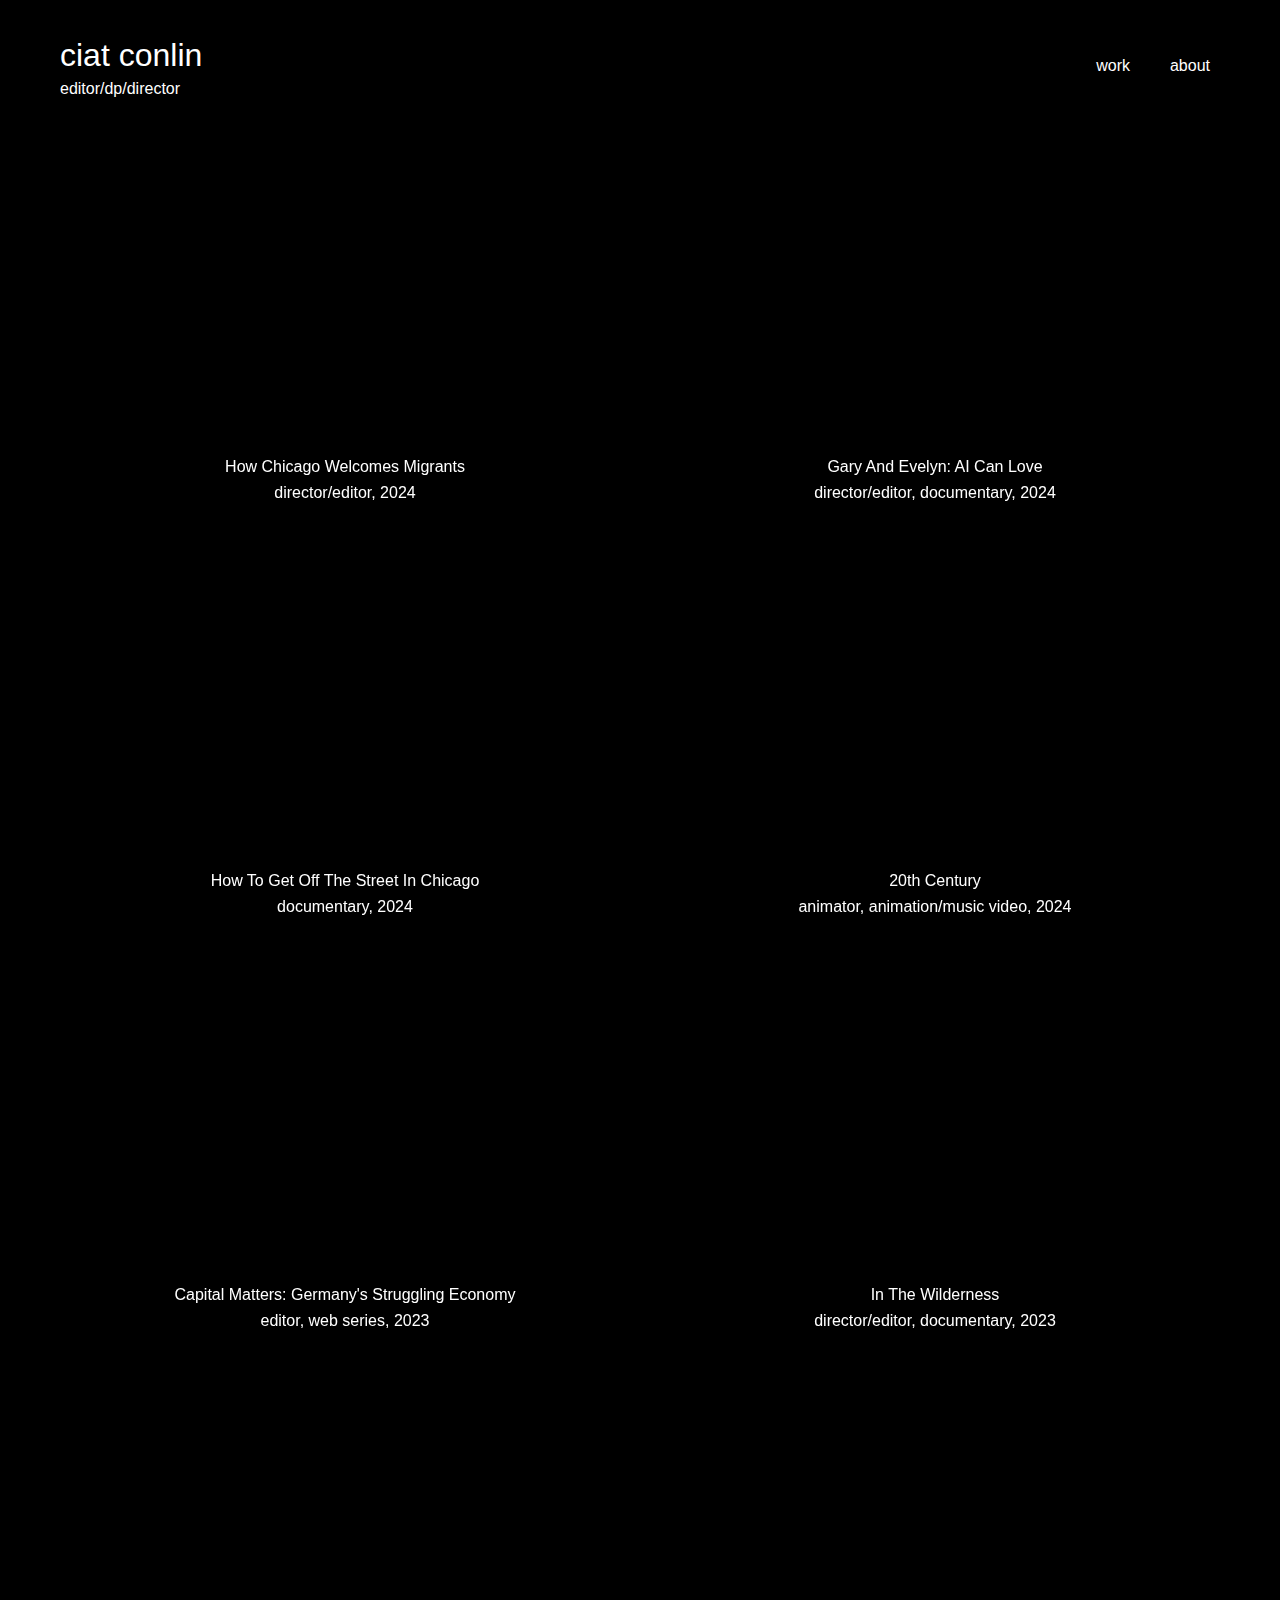
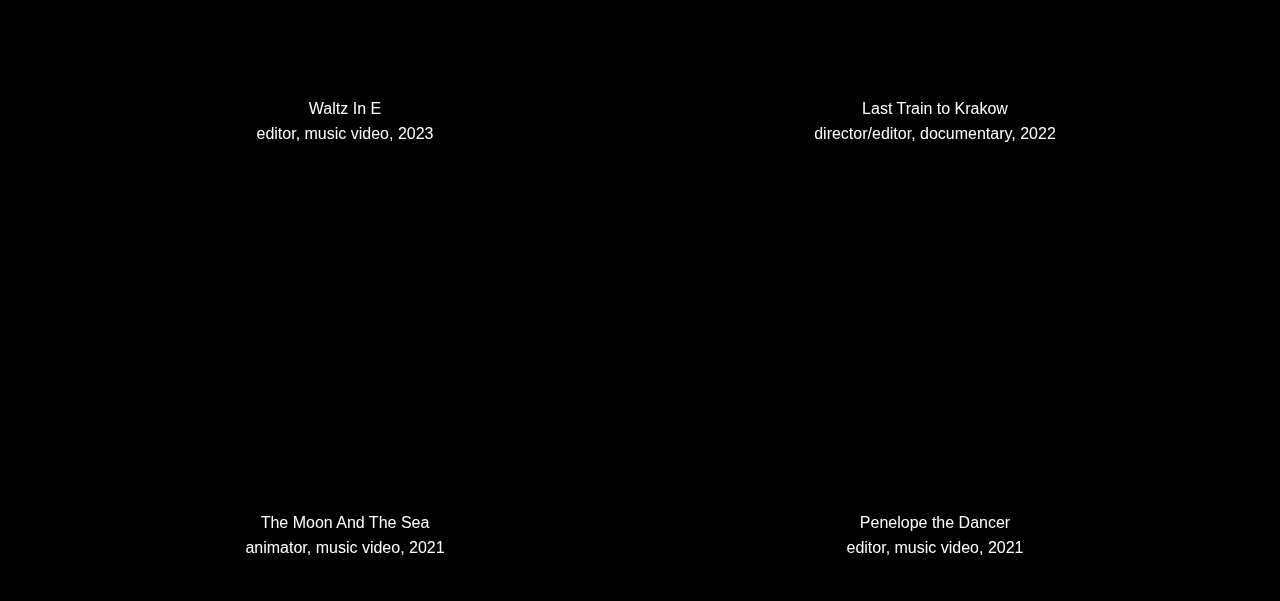
==== index.html @ 1d5c0d6b "added cname records" ====
<!DOCTYPE html>
<html lang="en">
<head>
    <meta charset="UTF-8">
    <meta name="viewport" content="width=device-width, initial-scale=1.0">
    <title>ciat conlin</title>
    <link rel="stylesheet" href="css/styles.css">

    <!-- Preload Thumbnails -->
    <link rel="preload" href="https://img.youtube.com/vi/Gcvu9C3s32s/hqdefault.jpg" as="image">
    <link rel="preload" href="https://img.youtube.com/vi/N9YuRZukw6U/hqdefault.jpg" as="image">
    <link rel="preload" href="https://img.youtube.com/vi/psIVW2BdsZE/hqdefault.jpg" as="image">
    <link rel="preload" href="https://img.youtube.com/vi/_CefdYWAIUk/hqdefault.jpg" as="image">
    <link rel="preload" href="https://img.youtube.com/vi/L-Rm2ttZecg/hqdefault.jpg" as="image">
    <link rel="preload" href="https://img.youtube.com/vi/cYma7Z002uc/hqdefault.jpg" as="image">
    <link rel="preload" href="https://img.youtube.com/vi/jNZNV64zNKE/hqdefault.jpg" as="image">
    <link rel="preload" href="https://img.youtube.com/vi/X3hdoHYtEKQ/hqdefault.jpg" as="image">

</head>
<body>
    <div class="container">
        <!-- Header Section -->
        <header class="header-container">
            <div class="header-group">
                <div class="header">ciat conlin</div>
                <div class="subtext">editor/dp/director</div>
            </div>
            <nav>
                <a href="index.html">work</a>
                <a href="about.html">about</a>
            </nav>
        </header>

        <main class="video-container">
            <!-- First Video -->
            <div class="video-section">
                <div class="video__youtube" data-youtube>
                    <iframe width="560" height="315" src="https://www.youtube.com/embed/N9YuRZukw6U?si=z5cnokJ7zczsUI8Q" loading="lazy" frameborder="0" allow="accelerometer; autoplay; clipboard-write; encrypted-media; gyroscope; picture-in-picture; web-share" allowfullscreen></iframe>
                </div>
                <div class="video-title">How Chicago Welcomes Migrants</div>
                <div class="video-subtext">director/editor, 2024</div>
            </div>

            <!-- Second Video -->
            <div class="video-section">
                <div class="video__youtube" data-youtube>
                    <iframe width="560" height="315" src="https://www.youtube.com/embed/Z2PdfdFlfvw?si=qjGKNFZa6GmhcNAu" loading="lazy" frameborder="0" allow="accelerometer; autoplay; clipboard-write; encrypted-media; gyroscope; picture-in-picture; web-share" allowfullscreen></iframe>
                </div>
                <div class="video-title">Gary And Evelyn: AI Can Love</div>
                <div class="video-subtext">director/editor, documentary, 2024</div>
            </div>

            <!-- Third Video -->
            <div class="video-section">
                <div class="video__youtube" data-youtube>
                    <iframe width="560" height="315" src="https://www.youtube.com/embed/jNZNV64zNKE?si=Hn1V4HJlushn36Yd" frameborder="0" allow="accelerometer; autoplay; clipboard-write; encrypted-media; gyroscope; picture-in-picture; web-share" allowfullscreen></iframe>
                </div>
                <div class="video-title">How To Get Off The Street In Chicago</div>
                <div class="video-subtext">documentary, 2024</div>
            </div>
           
            <!-- Fourth Video -->
            <div class="video-section">
                <div class="video__youtube" data-youtube>
                    <iframe width="560" height="315" src="https://www.youtube.com/embed/_CefdYWAIUk?feature=share" loazing="lazy" frameborder="0" allow="accelerometer; autoplay; clipboard-write; encrypted-media; gyroscope; picture-in-picture; web-share" allowfullscreen></iframe>
                </div>
                <div class="video-title">20th Century</div>
                <div class="video-subtext">animator, animation/music video, 2024</div>
            </div>

            <!-- Fifth Video -->
            <div class="video-section">
                <div class="video__youtube" data-youtube>
                    <iframe width="560" height="315" src="https://www.youtube.com/embed/psIVW2BdsZE?si=1lQi05x53kZ2i6hN" loading="lazy" frameborder="0" allow="accelerometer; autoplay; clipboard-write; encrypted-media; gyroscope; picture-in-picture; web-share" allowfullscreen></iframe>
                </div>
                <div class="video-title">Capital Matters: Germany's Struggling Economy</div>
                <div class="video-subtext">editor, web series, 2023</div>
            </div>
           
            <!-- Sixth Video -->
            <div class="video-section">
                <div class="video__youtube" data-youtube>
                    <iframe width="560" height="315" src="https://www.youtube.com/embed/_CefdYWAIUk?feature=share" loading="lazy" frameborder="0" allow="accelerometer; autoplay; clipboard-write; encrypted-media; gyroscope; picture-in-picture; web-share" allowfullscreen></iframe>
                </div>
                <div class="video-title">In The Wilderness</div>
                <div class="video-subtext">director/editor, documentary, 2023</div>
            </div>

            <!-- Seventh Video -->
            <div class="video-section">
                <div class="video__youtube" data-youtube>
                    <iframe width="560" height="315" src="https://www.youtube.com/embed/L-Rm2ttZecg?si=7v7R4AdCh1E07Jjm" loading="lazy" frameborder="0" allow="accelerometer; autoplay; clipboard-write; encrypted-media; gyroscope; picture-in-picture; web-share" allowfullscreen></iframe>
                </div>
                <div class="video-title">Waltz In E</div>
                <div class="video-subtext">editor, music video, 2023</div>
            </div>

            <!-- Eighth Video -->
            <div class="video-section">
                <div class="video__youtube" data-youtube>
                    <iframe width="560" height="315" src="https://www.youtube.com/embed/Gcvu9C3s32s?si=Jinz47m5LWiQgZDA" loading="lazy" frameborder="0" allow="accelerometer; autoplay; clipboard-write; encrypted-media; gyroscope; picture-in-picture; web-share" allowfullscreen></iframe>
                </div>
                <div class="video-title">Last Train to Krakow</div>
                <div class="video-subtext">director/editor, documentary, 2022</div>
            </div>


            <!-- Ninth Video -->
            <div class="video-section">
                <div class="video__youtube" data-youtube>
                    <iframe width="560" height="315" src="https://www.youtube.com/embed/cYma7Z002uc?si=uGhm9HBCBng3jjsW" loading="lazy" frameborder="0" allow="accelerometer; autoplay; clipboard-write; encrypted-media; gyroscope; picture-in-picture; web-share" allowfullscreen></iframe>
                </div>
                <div class="video-title">The Moon And The Sea</div>
                <div class="video-subtext">animator, music video, 2021</div>
            </div>

            <!-- Tenth Video -->
            <div class="video-section">
                <div class="video__youtube" data-youtube>
                    <iframe width="560" height="315" src="https://www.youtube.com/embed/FQd_I_ZoHmU?si=mzDKOqn7jnW1s8yM" frameborder="0" allow="accelerometer; autoplay; clipboard-write; encrypted-media; gyroscope; picture-in-picture; web-share" allowfullscreen></iframe>
                </div>
                <div class="video-title">Penelope the Dancer</div>
                <div class="video-subtext">editor, music video, 2021</div>
            </div>
            
            
        </main>

        <!-- Footer Section -->
        <footer class="footer"></footer>
    </div>
</body>
</html>
---- css/styles.css ----
/* General Reset */
*,
*::before,
*::after {
    box-sizing: border-box;
    margin: 0;
    padding: 0;
}

/* Set font face */
body {
    font-family: 'Arial', sans-serif;
    background-color: black;
    color: white;
    line-height: 1.6;
}

/* Container Styling */
.container {
    max-width: 1200px;
    margin: 0 auto;
    padding: 20px;
}

/* Header Section */
.header-container {
    display: flex;
    justify-content: space-between;
    align-items: center;
    padding: 10px 0;
}

.header-group {
    display: flex;
    flex-direction: column;
    align-items: flex-start;
}

.header {
    font-size: 2em;
    text-transform: lowercase;
    color: white;
}

.subtext {
    font-size: 1em;
    color: white;
    margin-top: -5px;
}

/* Navigation Styling */
nav {
    display: flex;
    gap: 20px;
}

nav a {
    text-decoration: none;
    color: white;
    padding: 5px 10px;
    border-radius: 5px;
    transition: background-color 0.3s ease;
}

nav a:hover {
    background-color: rgba(255, 255, 255, 0.1);
}

/* Video Container Styles */
.video-container {
    display: flex;
    flex-wrap: wrap;
    gap: 20px;
    justify-content: center;
    margin-top: 20px;
}

/* Individual Video Section */
.video-section {
    display: flex;
    flex-direction: column;
    align-items: center;
    width: calc(50% - 10px); /* Default to two columns */
    box-sizing: border-box;
    margin-bottom: 20px;
}

/* Center and Justify Text Below Image */
#select-credits {
    text-align: justify; /* Justify the text on both sides */
    max-width: 700px; /* Restrict width for a centered look */
    margin: 20px auto; /* Center the entire section horizontally */
    line-height: 1.8; /* Improve readability */
}

#select-credits h2 {
    text-align: center; /* Center-align the heading */
    margin-bottom: 20px;
}

/* Responsive Design */
@media (max-width: 768px) {
    .video-section {
        width: 100%; /* Full width for single-column layout */
    }
}

/* Oval Image Styling */
.oval-image {
    display: block; /* Centers the image horizontally */
    margin: 20px auto; /* Adds vertical margin and centers horizontally */
    max-width: 50%; /* Adjust as needed for desired size */
    height: auto; /* Ensures aspect ratio is maintained */
    border-radius: 50%; /* Makes the image circular */
    aspect-ratio: 3 / 4; /* Sets an oval aspect ratio (adjust as needed) */
    object-fit: cover; /* Ensures the image fits the oval without distortion */
    box-shadow: 0px 4px 6px rgba(0, 0, 0, 0.1); /* Optional: Adds a subtle shadow */
}
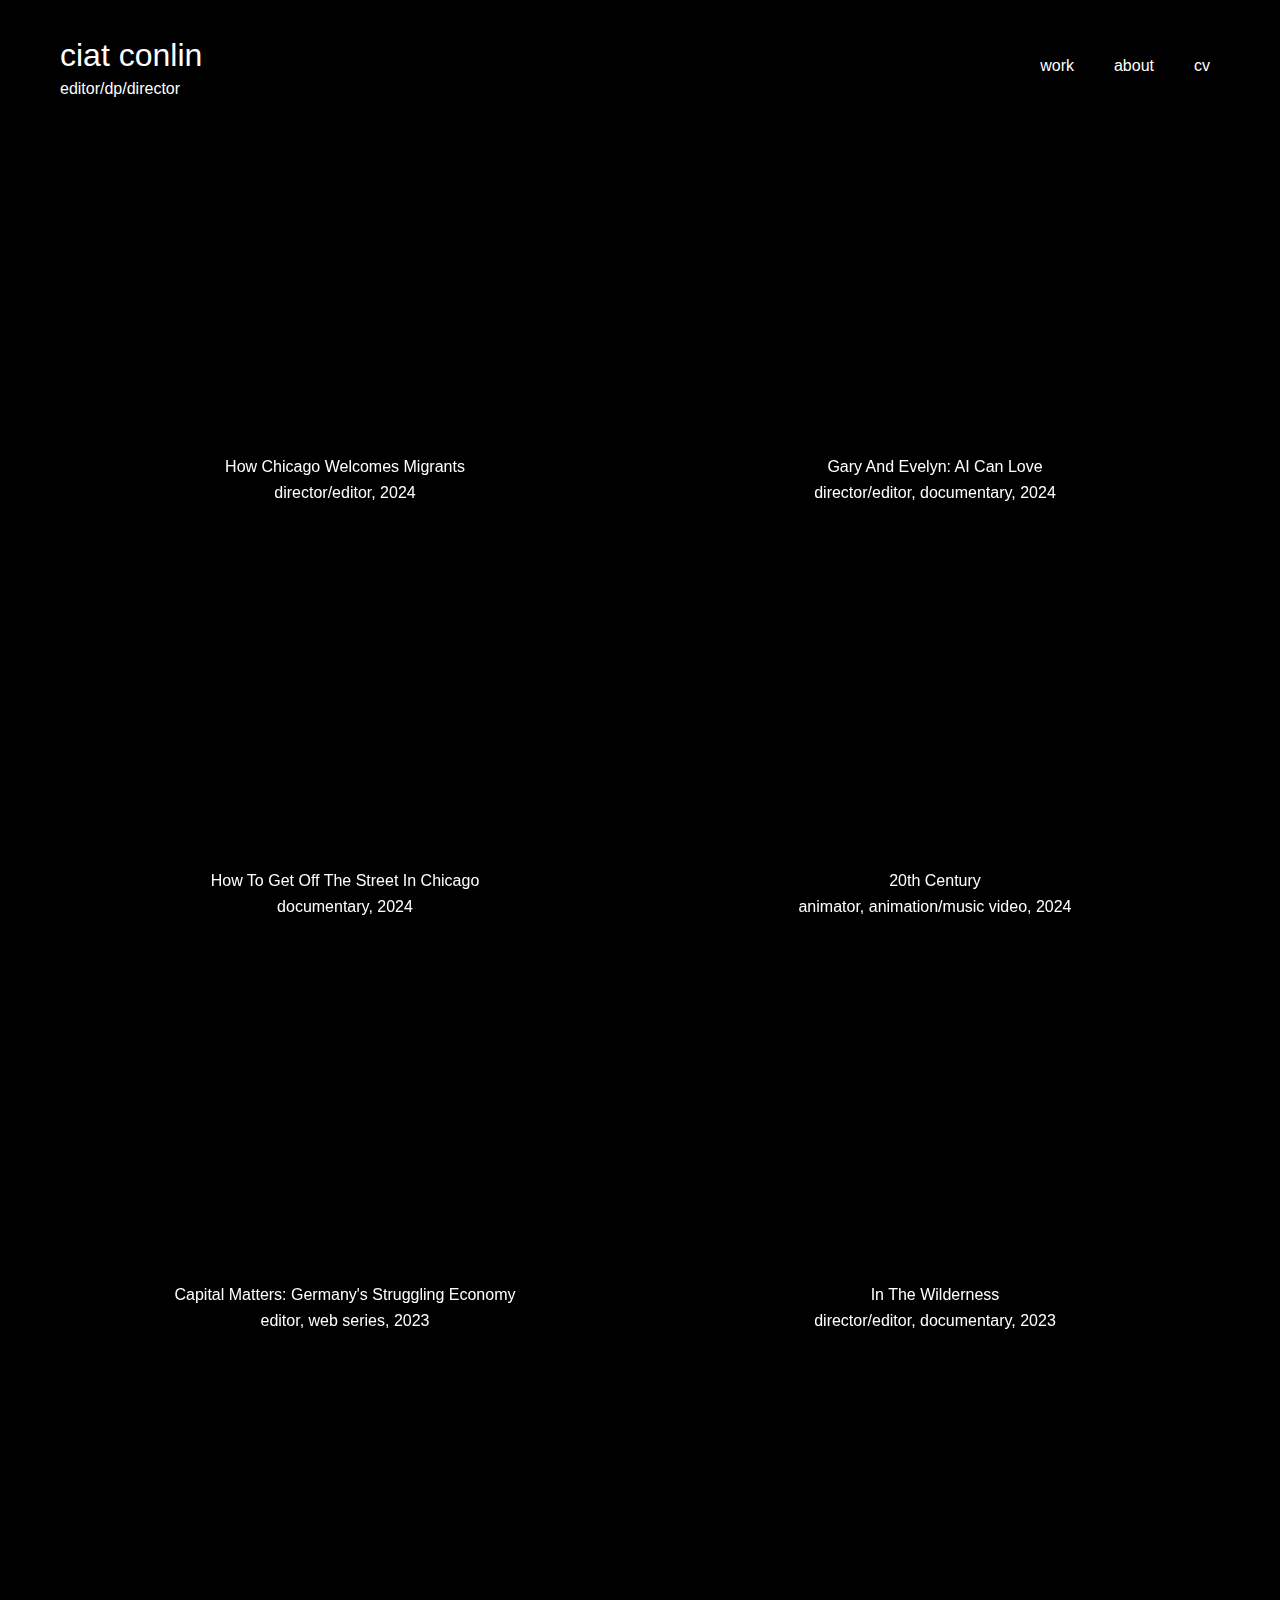
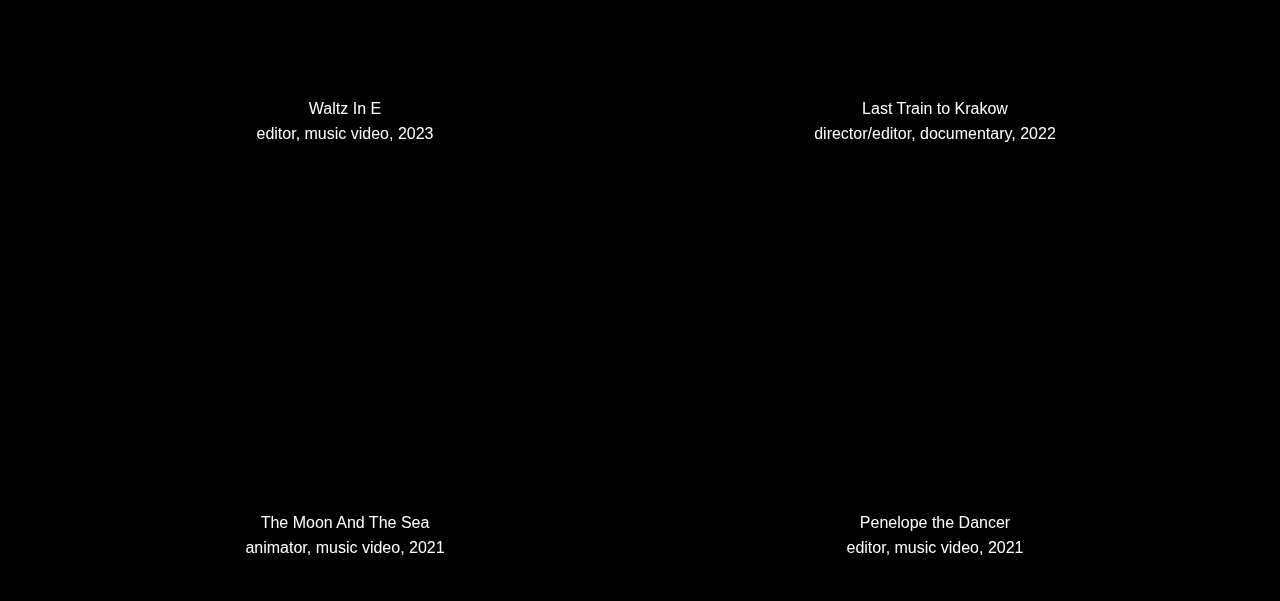
==== commit 72d0a937: "Update index.html" ====
--- a/index.html
+++ b/index.html
@@ -28,6 +28,7 @@
             <nav>
                 <a href="index.html">work</a>
                 <a href="about.html">about</a>
+                <a href="cv.html">cv</a>
             </nav>
         </header>
 
@@ -130,4 +131,4 @@
         <footer class="footer"></footer>
     </div>
 </body>
-</html>+</html>
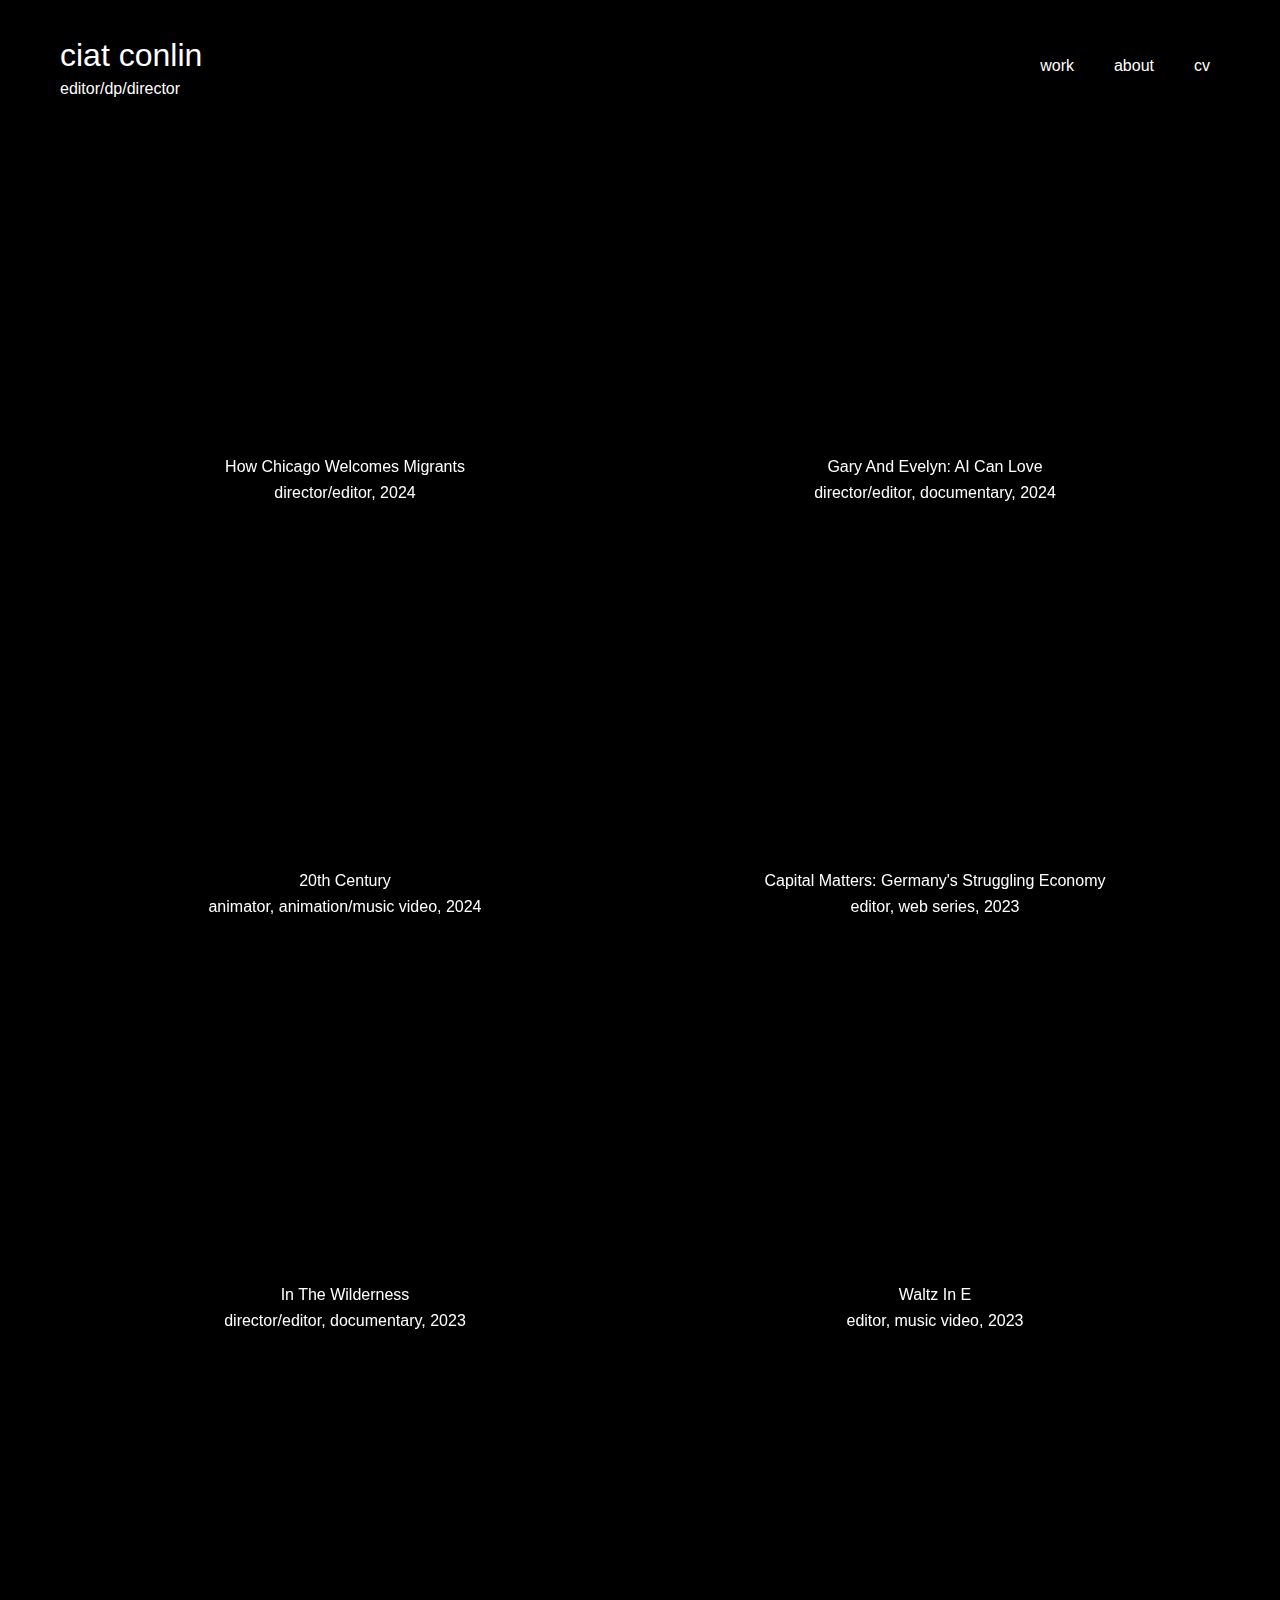
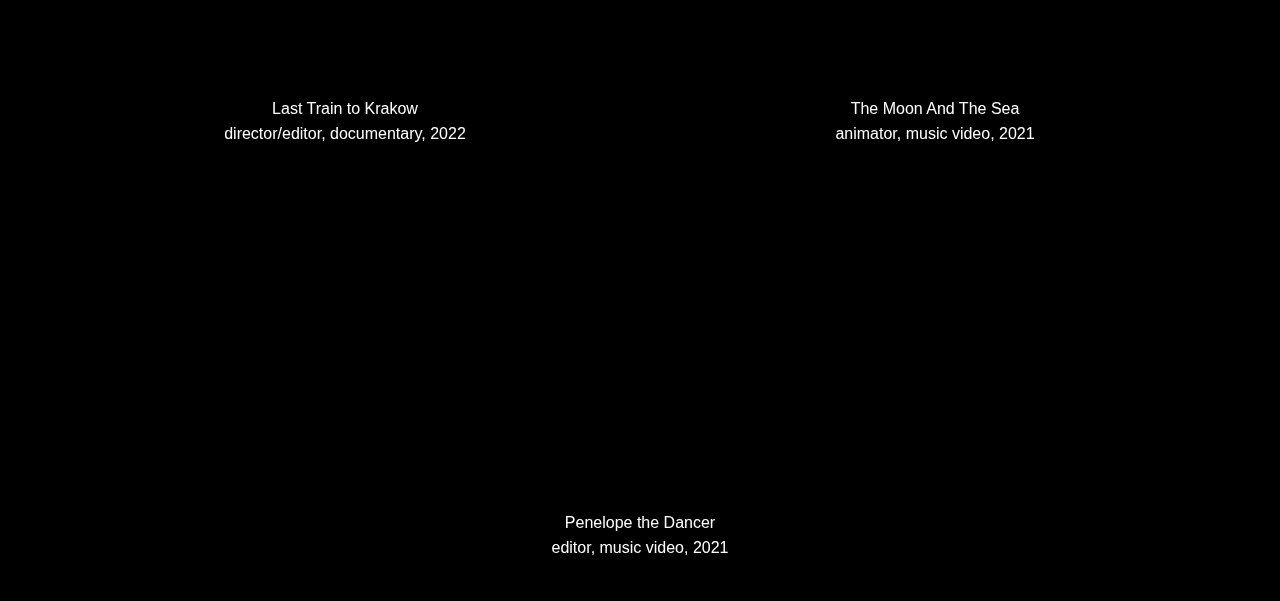
==== commit b4aeea60: "Update index.html" ====
--- a/index.html
+++ b/index.html
@@ -50,15 +50,6 @@
                 <div class="video-title">Gary And Evelyn: AI Can Love</div>
                 <div class="video-subtext">director/editor, documentary, 2024</div>
             </div>
-
-            <!-- Third Video -->
-            <div class="video-section">
-                <div class="video__youtube" data-youtube>
-                    <iframe width="560" height="315" src="https://www.youtube.com/embed/jNZNV64zNKE?si=Hn1V4HJlushn36Yd" frameborder="0" allow="accelerometer; autoplay; clipboard-write; encrypted-media; gyroscope; picture-in-picture; web-share" allowfullscreen></iframe>
-                </div>
-                <div class="video-title">How To Get Off The Street In Chicago</div>
-                <div class="video-subtext">documentary, 2024</div>
-            </div>
            
             <!-- Fourth Video -->
             <div class="video-section">
@@ -90,7 +81,7 @@
             <!-- Seventh Video -->
             <div class="video-section">
                 <div class="video__youtube" data-youtube>
-                    <iframe width="560" height="315" src="https://www.youtube.com/embed/L-Rm2ttZecg?si=7v7R4AdCh1E07Jjm" loading="lazy" frameborder="0" allow="accelerometer; autoplay; clipboard-write; encrypted-media; gyroscope; picture-in-picture; web-share" allowfullscreen></iframe>
+                    <iframe width="560" height="315" src="https://www.youtube.com/embed/Y6a-1rsbkuI?si=tTUOZdXvMLUqeHVD" loading="lazy" frameborder="0" allow="accelerometer; autoplay; clipboard-write; encrypted-media; gyroscope; picture-in-picture; web-share" allowfullscreen></iframe>
                 </div>
                 <div class="video-title">Waltz In E</div>
                 <div class="video-subtext">editor, music video, 2023</div>
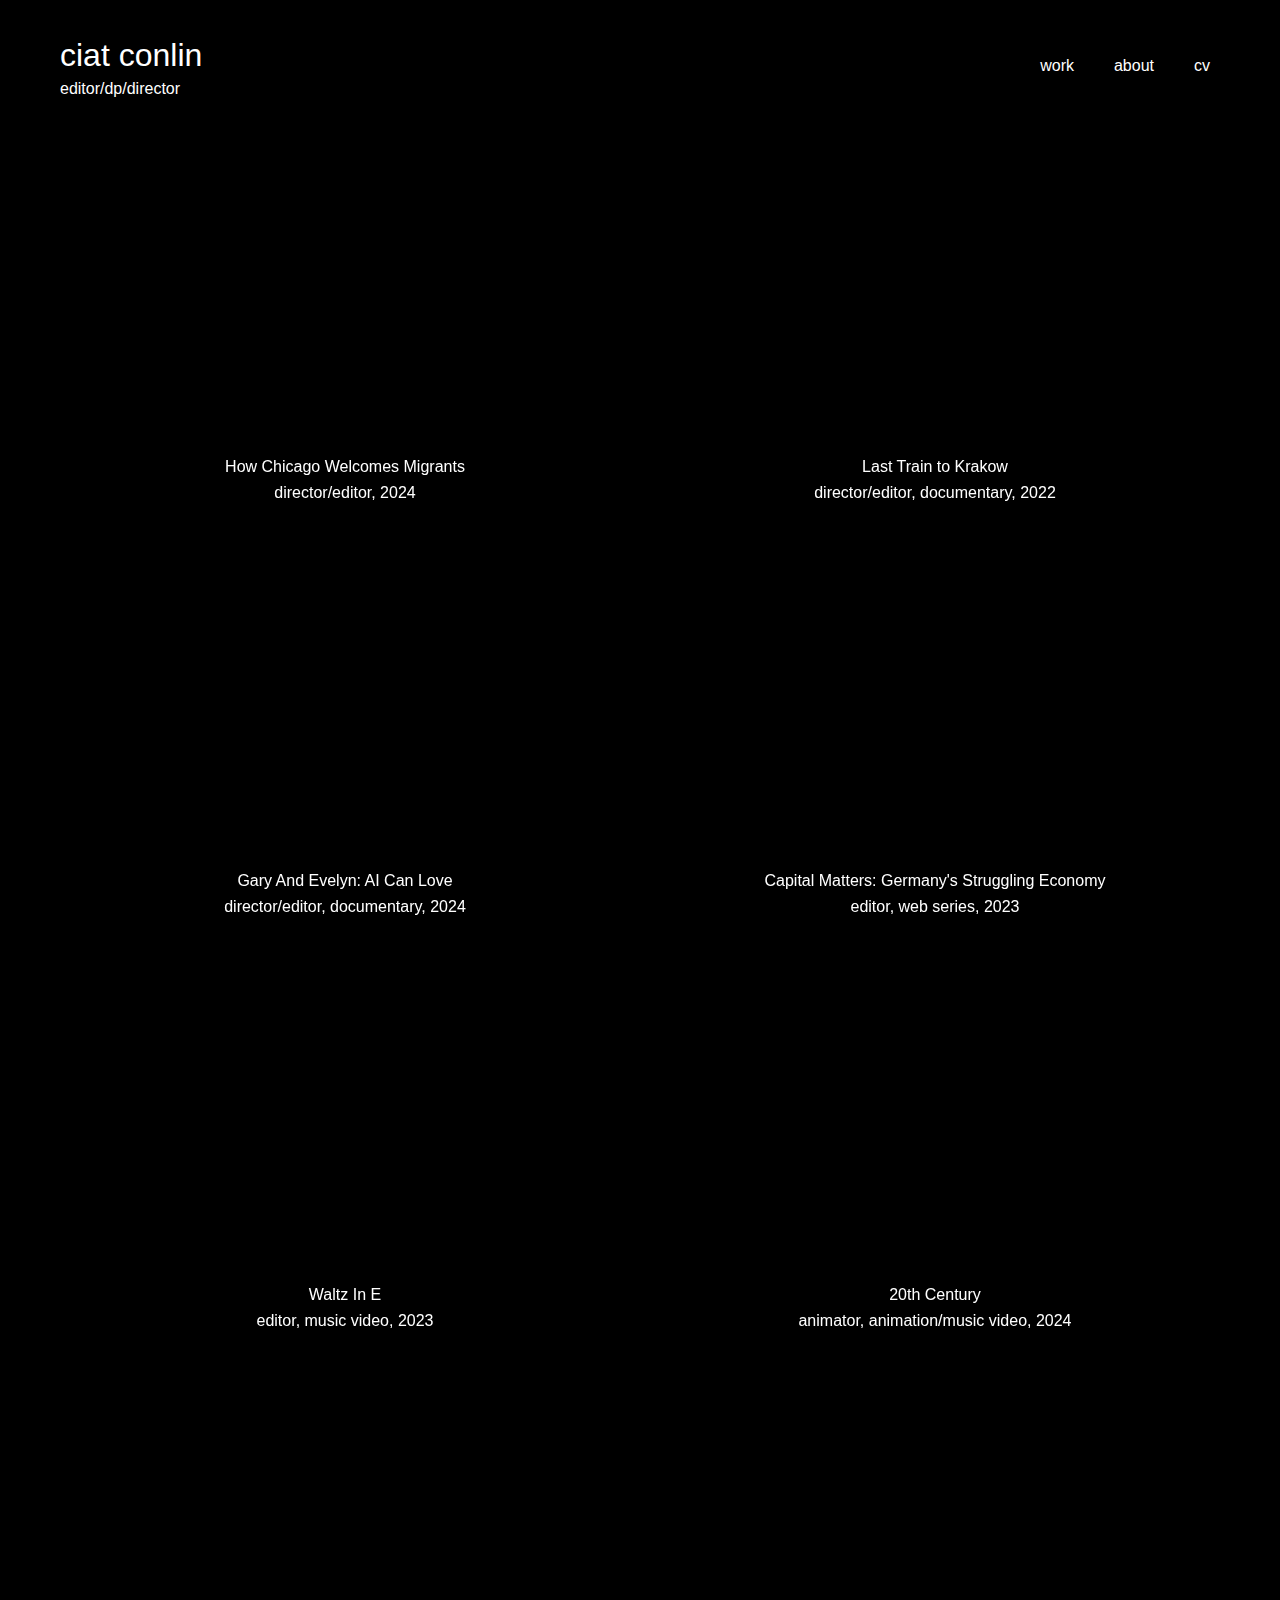
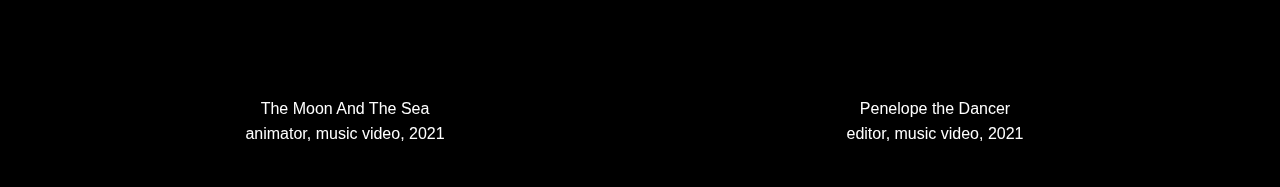
==== commit 630592ea: "Update index.html" ====
--- a/index.html
+++ b/index.html
@@ -45,19 +45,19 @@
             <!-- Second Video -->
             <div class="video-section">
                 <div class="video__youtube" data-youtube>
+                    <iframe width="560" height="315" src="https://www.youtube.com/embed/Gcvu9C3s32s?si=Jinz47m5LWiQgZDA" loading="lazy" frameborder="0" allow="accelerometer; autoplay; clipboard-write; encrypted-media; gyroscope; picture-in-picture; web-share" allowfullscreen></iframe>
+                </div>
+                <div class="video-title">Last Train to Krakow</div>
+                <div class="video-subtext">director/editor, documentary, 2022</div>
+            </div>
+           
+            <!-- Fourth Video -->
+           <div class="video-section">
+                <div class="video__youtube" data-youtube>
                     <iframe width="560" height="315" src="https://www.youtube.com/embed/Z2PdfdFlfvw?si=qjGKNFZa6GmhcNAu" loading="lazy" frameborder="0" allow="accelerometer; autoplay; clipboard-write; encrypted-media; gyroscope; picture-in-picture; web-share" allowfullscreen></iframe>
                 </div>
                 <div class="video-title">Gary And Evelyn: AI Can Love</div>
                 <div class="video-subtext">director/editor, documentary, 2024</div>
-            </div>
-           
-            <!-- Fourth Video -->
-            <div class="video-section">
-                <div class="video__youtube" data-youtube>
-                    <iframe width="560" height="315" src="https://www.youtube.com/embed/_CefdYWAIUk?feature=share" loazing="lazy" frameborder="0" allow="accelerometer; autoplay; clipboard-write; encrypted-media; gyroscope; picture-in-picture; web-share" allowfullscreen></iframe>
-                </div>
-                <div class="video-title">20th Century</div>
-                <div class="video-subtext">animator, animation/music video, 2024</div>
             </div>
 
             <!-- Fifth Video -->
@@ -69,15 +69,6 @@
                 <div class="video-subtext">editor, web series, 2023</div>
             </div>
            
-            <!-- Sixth Video -->
-            <div class="video-section">
-                <div class="video__youtube" data-youtube>
-                    <iframe width="560" height="315" src="https://www.youtube.com/embed/_CefdYWAIUk?feature=share" loading="lazy" frameborder="0" allow="accelerometer; autoplay; clipboard-write; encrypted-media; gyroscope; picture-in-picture; web-share" allowfullscreen></iframe>
-                </div>
-                <div class="video-title">In The Wilderness</div>
-                <div class="video-subtext">director/editor, documentary, 2023</div>
-            </div>
-
             <!-- Seventh Video -->
             <div class="video-section">
                 <div class="video__youtube" data-youtube>
@@ -90,12 +81,11 @@
             <!-- Eighth Video -->
             <div class="video-section">
                 <div class="video__youtube" data-youtube>
-                    <iframe width="560" height="315" src="https://www.youtube.com/embed/Gcvu9C3s32s?si=Jinz47m5LWiQgZDA" loading="lazy" frameborder="0" allow="accelerometer; autoplay; clipboard-write; encrypted-media; gyroscope; picture-in-picture; web-share" allowfullscreen></iframe>
+                    <iframe width="560" height="315" src="https://www.youtube.com/embed/_CefdYWAIUk?feature=share" loazing="lazy" frameborder="0" allow="accelerometer; autoplay; clipboard-write; encrypted-media; gyroscope; picture-in-picture; web-share" allowfullscreen></iframe>
                 </div>
-                <div class="video-title">Last Train to Krakow</div>
-                <div class="video-subtext">director/editor, documentary, 2022</div>
+                <div class="video-title">20th Century</div>
+                <div class="video-subtext">animator, animation/music video, 2024</div>
             </div>
-
 
             <!-- Ninth Video -->
             <div class="video-section">
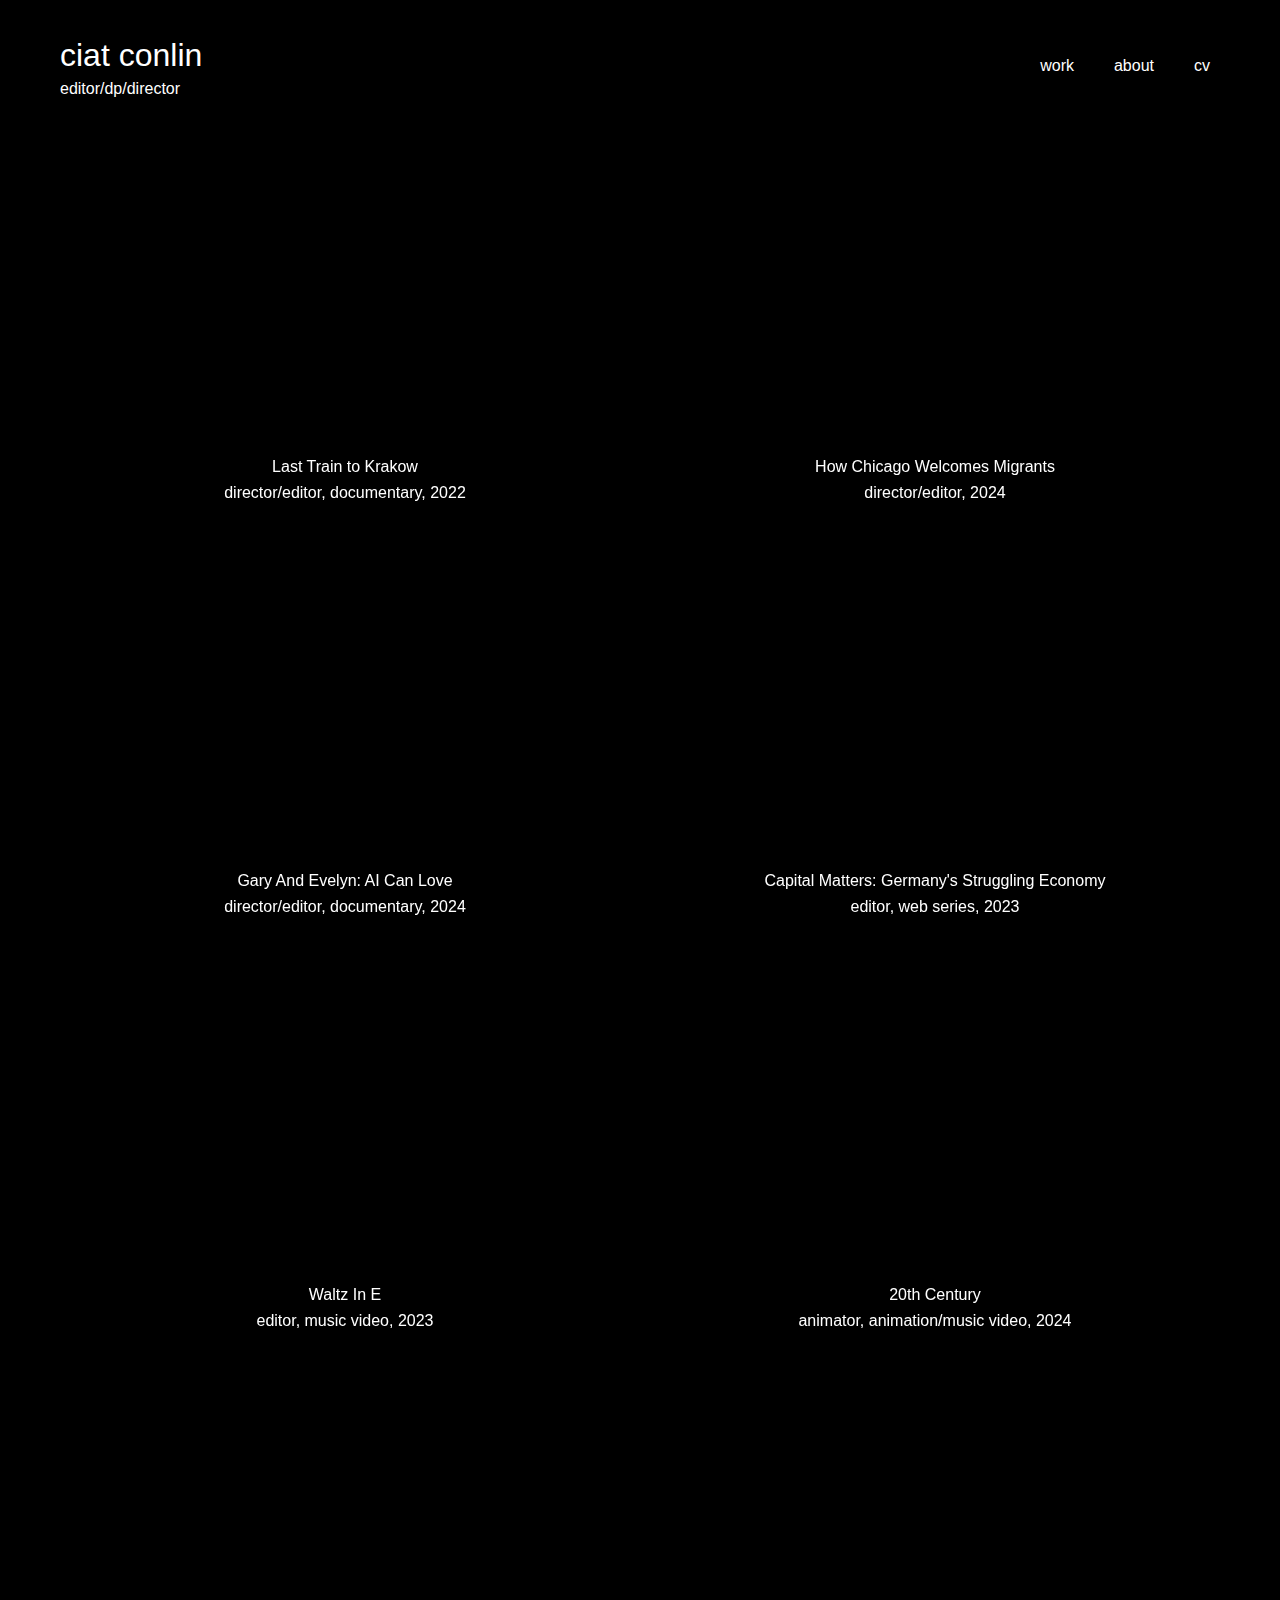
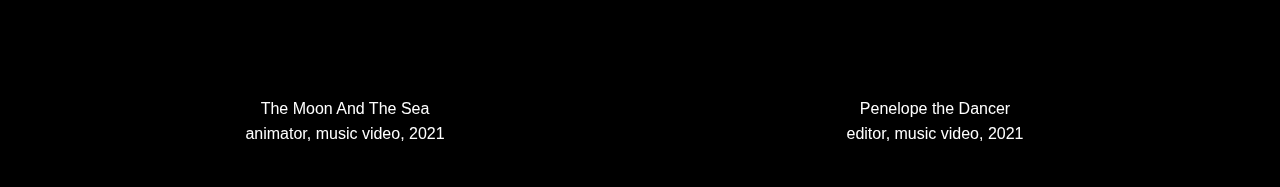
==== commit c0f88fdc: "Update index.html" ====
--- a/index.html
+++ b/index.html
@@ -34,21 +34,21 @@
 
         <main class="video-container">
             <!-- First Video -->
+             <div class="video-section">
+                <div class="video__youtube" data-youtube>
+                    <iframe width="560" height="315" src="https://www.youtube.com/embed/Gcvu9C3s32s?si=Jinz47m5LWiQgZDA" loading="lazy" frameborder="0" allow="accelerometer; autoplay; clipboard-write; encrypted-media; gyroscope; picture-in-picture; web-share" allowfullscreen></iframe>
+                </div>
+                <div class="video-title">Last Train to Krakow</div>
+                <div class="video-subtext">director/editor, documentary, 2022</div>
+            </div>
+
+            <!-- Second Video -->
             <div class="video-section">
                 <div class="video__youtube" data-youtube>
                     <iframe width="560" height="315" src="https://www.youtube.com/embed/N9YuRZukw6U?si=z5cnokJ7zczsUI8Q" loading="lazy" frameborder="0" allow="accelerometer; autoplay; clipboard-write; encrypted-media; gyroscope; picture-in-picture; web-share" allowfullscreen></iframe>
                 </div>
                 <div class="video-title">How Chicago Welcomes Migrants</div>
                 <div class="video-subtext">director/editor, 2024</div>
-            </div>
-
-            <!-- Second Video -->
-            <div class="video-section">
-                <div class="video__youtube" data-youtube>
-                    <iframe width="560" height="315" src="https://www.youtube.com/embed/Gcvu9C3s32s?si=Jinz47m5LWiQgZDA" loading="lazy" frameborder="0" allow="accelerometer; autoplay; clipboard-write; encrypted-media; gyroscope; picture-in-picture; web-share" allowfullscreen></iframe>
-                </div>
-                <div class="video-title">Last Train to Krakow</div>
-                <div class="video-subtext">director/editor, documentary, 2022</div>
             </div>
            
             <!-- Fourth Video -->
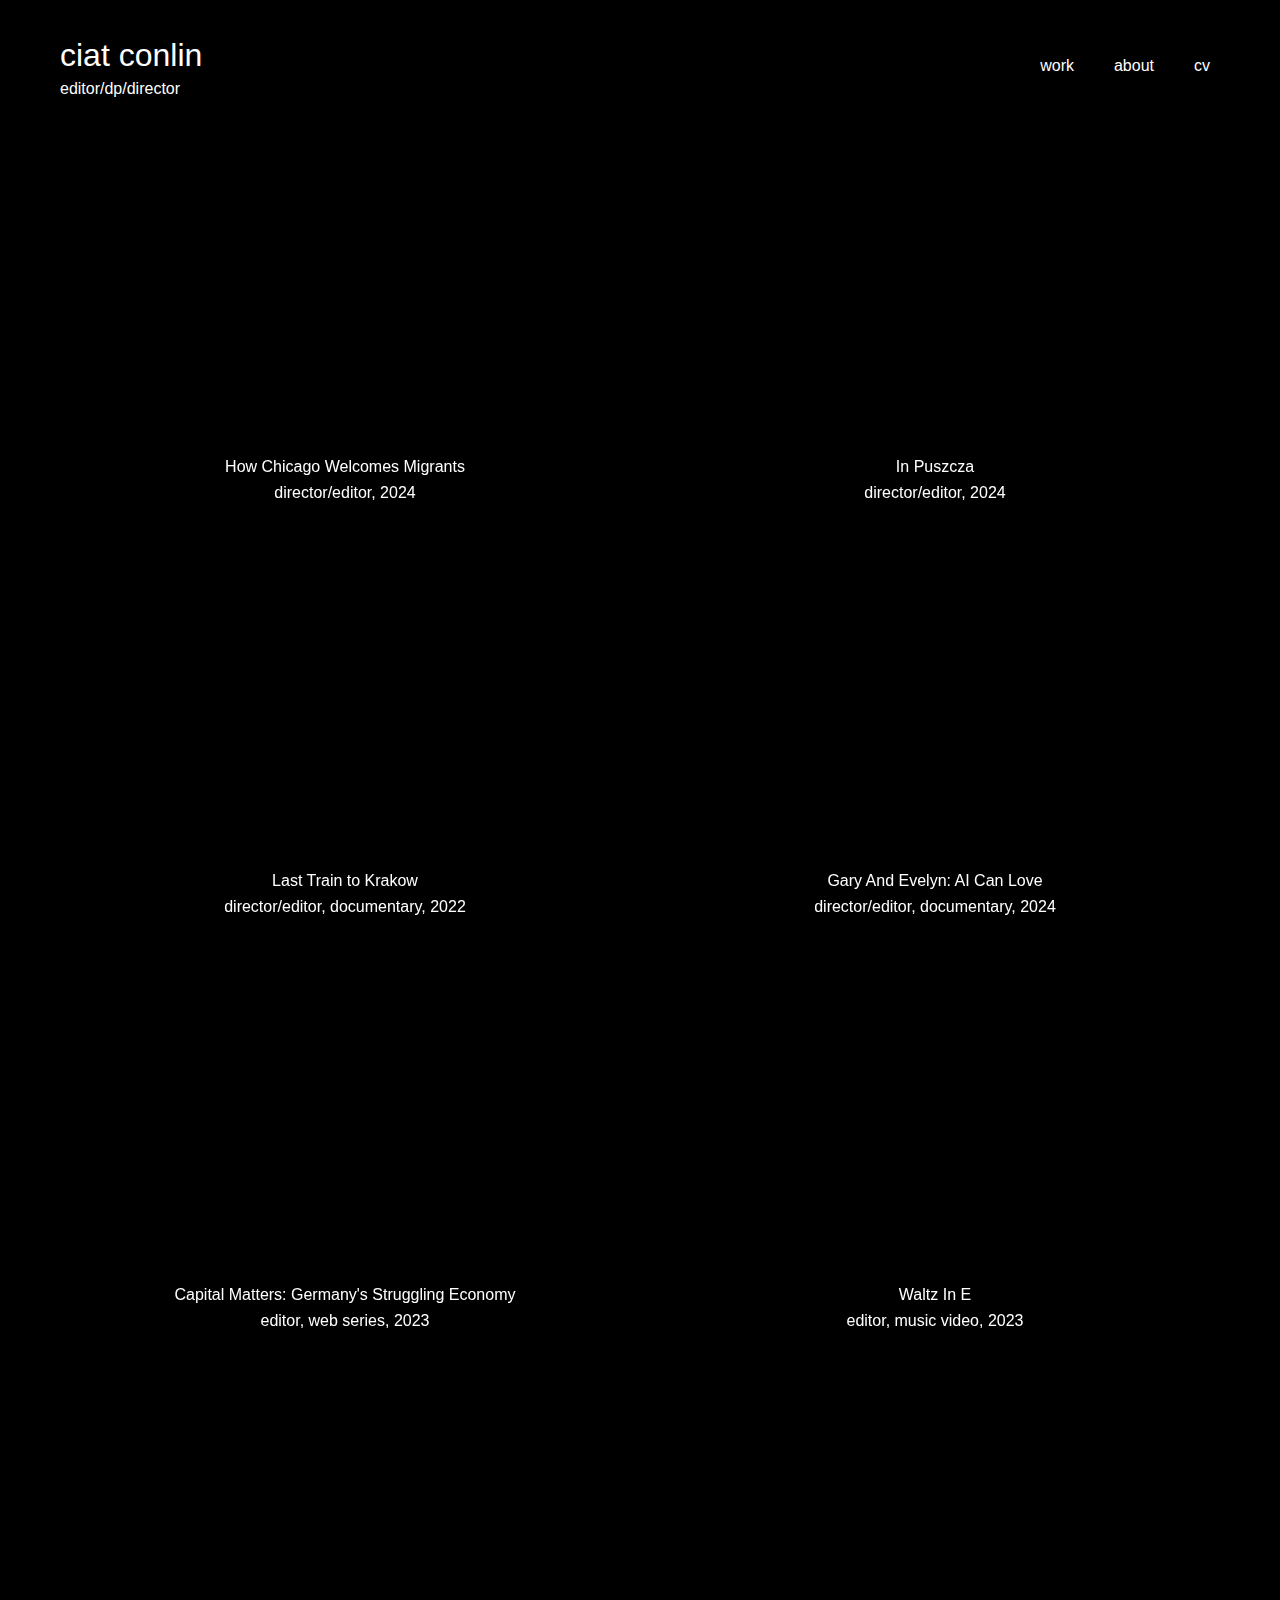
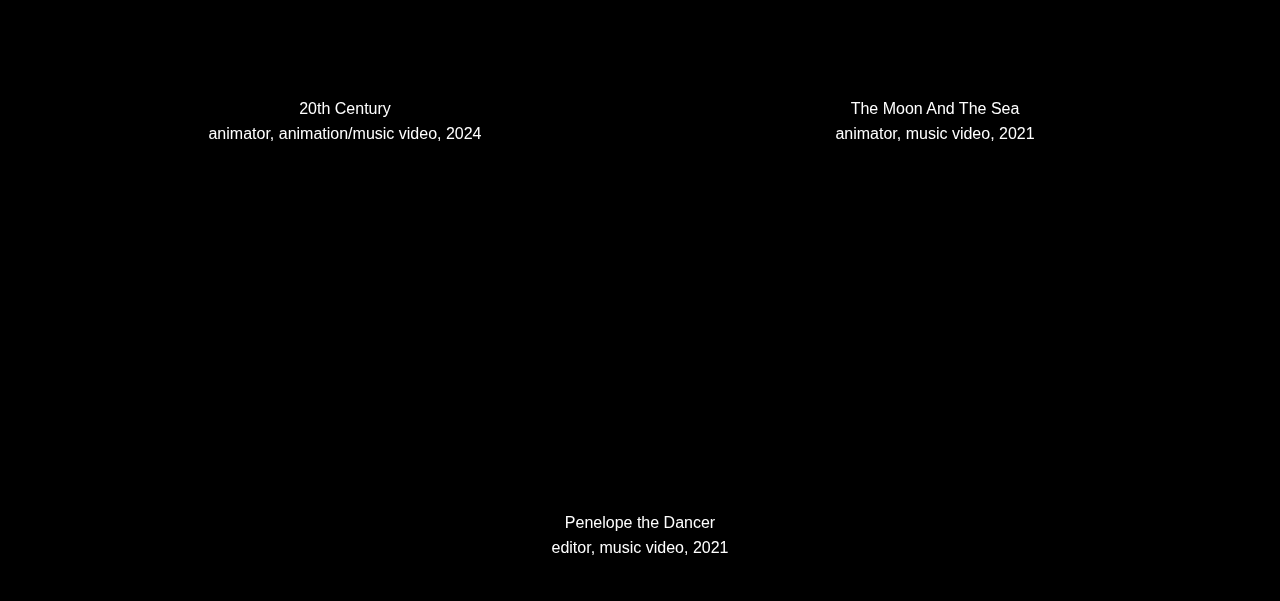
==== commit 949b9883: "Update index.html" ====
--- a/index.html
+++ b/index.html
@@ -36,19 +36,27 @@
             <!-- First Video -->
              <div class="video-section">
                 <div class="video__youtube" data-youtube>
+                    <iframe width="560" height="315" src="https://www.youtube.com/embed/N9YuRZukw6U?si=z5cnokJ7zczsUI8Q" loading="lazy" frameborder="0" allow="accelerometer; autoplay; clipboard-write; encrypted-media; gyroscope; picture-in-picture; web-share" allowfullscreen></iframe>
+                </div>
+                <div class="video-title">How Chicago Welcomes Migrants</div>
+                <div class="video-subtext">director/editor, 2024</div>
+            </div>
+
+            <div class="video-section">
+                <div class="video__youtube" data-youtube>
+                    <iframe width="560" height="315" src="https://www.youtube.com/watch?v=cNemRQZwJl0" loading="lazy" frameborder="0" allow="accelerometer; autoplay; clipboard-write; encrypted-media; gyroscope; picture-in-picture; web-share" allowfullscreen></iframe>
+                </div>
+                <div class="video-title">In Puszcza</div>
+                <div class="video-subtext">director/editor, 2024</div>
+            </div>
+             
+            <!-- Second Video -->
+            <div class="video-section">
+                <div class="video__youtube" data-youtube>
                     <iframe width="560" height="315" src="https://www.youtube.com/embed/Gcvu9C3s32s?si=Jinz47m5LWiQgZDA" loading="lazy" frameborder="0" allow="accelerometer; autoplay; clipboard-write; encrypted-media; gyroscope; picture-in-picture; web-share" allowfullscreen></iframe>
                 </div>
                 <div class="video-title">Last Train to Krakow</div>
                 <div class="video-subtext">director/editor, documentary, 2022</div>
-            </div>
-
-            <!-- Second Video -->
-            <div class="video-section">
-                <div class="video__youtube" data-youtube>
-                    <iframe width="560" height="315" src="https://www.youtube.com/embed/N9YuRZukw6U?si=z5cnokJ7zczsUI8Q" loading="lazy" frameborder="0" allow="accelerometer; autoplay; clipboard-write; encrypted-media; gyroscope; picture-in-picture; web-share" allowfullscreen></iframe>
-                </div>
-                <div class="video-title">How Chicago Welcomes Migrants</div>
-                <div class="video-subtext">director/editor, 2024</div>
             </div>
            
             <!-- Fourth Video -->
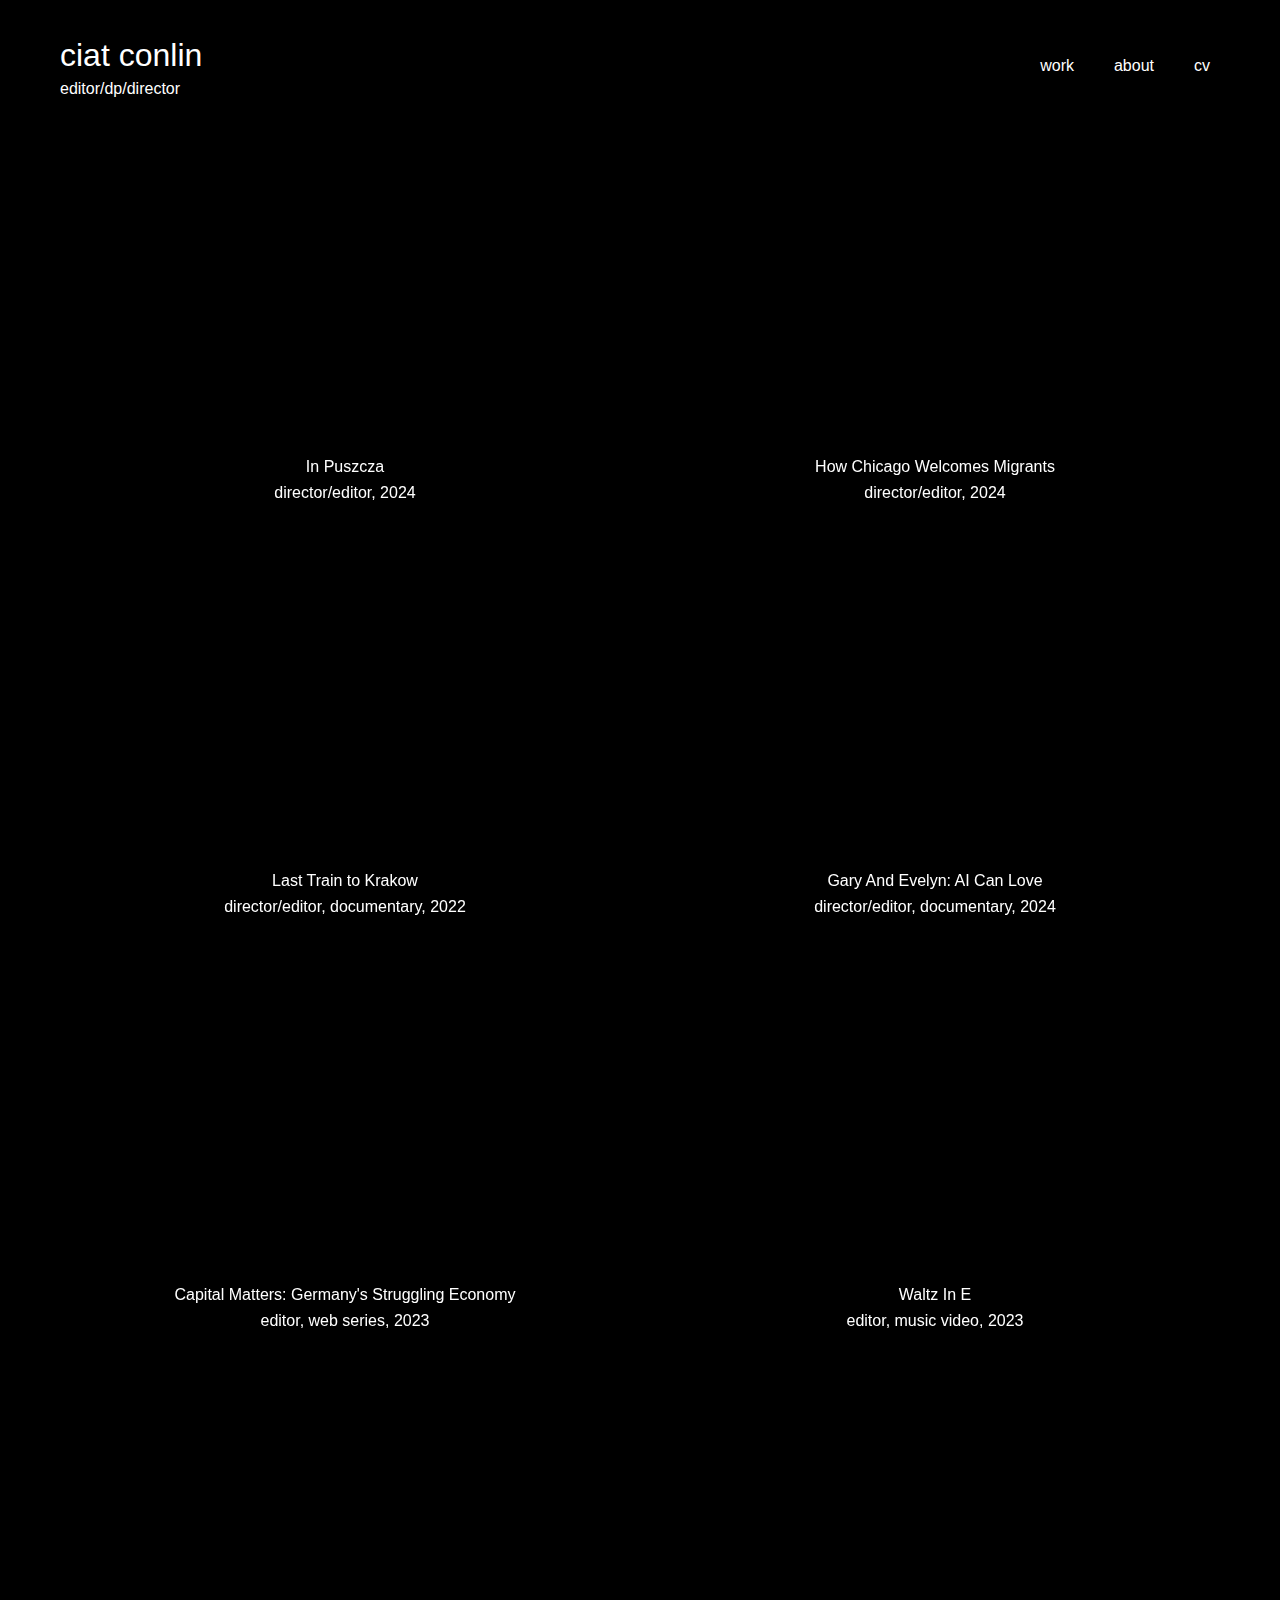
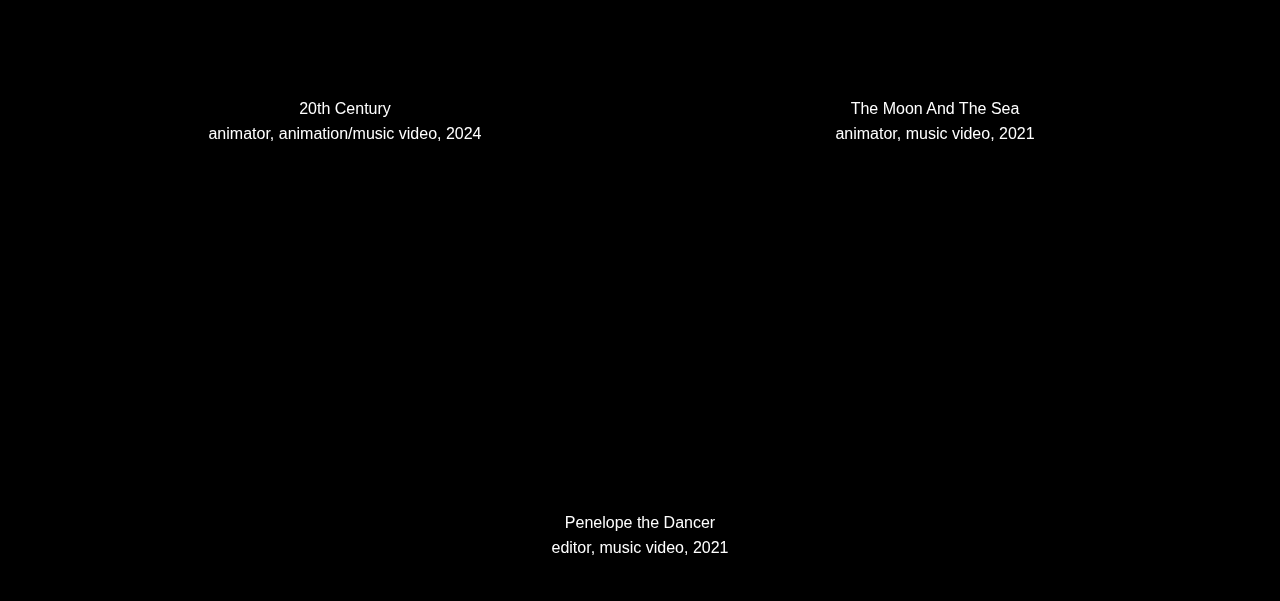
==== commit c52d809e: "Update index.html" ====
--- a/index.html
+++ b/index.html
@@ -8,6 +8,7 @@
 
     <!-- Preload Thumbnails -->
     <link rel="preload" href="https://img.youtube.com/vi/Gcvu9C3s32s/hqdefault.jpg" as="image">
+    <link rel="preload" href="https://img.youtube.com/vi/cNemRQZwJl0/hqdefault.jpg" as="image">
     <link rel="preload" href="https://img.youtube.com/vi/N9YuRZukw6U/hqdefault.jpg" as="image">
     <link rel="preload" href="https://img.youtube.com/vi/psIVW2BdsZE/hqdefault.jpg" as="image">
     <link rel="preload" href="https://img.youtube.com/vi/_CefdYWAIUk/hqdefault.jpg" as="image">
@@ -34,19 +35,19 @@
 
         <main class="video-container">
             <!-- First Video -->
+            <div class="video-section">
+                <div class="video__youtube" data-youtube>
+                    <iframe width="560" height="315" src="https://www.youtube.com/embed/cNemRQZwJl0?si=mnbQwcWlXxbyDLDr" loading="lazy" frameborder="0" allow="accelerometer; autoplay; clipboard-write; encrypted-media; gyroscope; picture-in-picture; web-share" allowfullscreen></iframe>
+                </div>
+                <div class="video-title">In Puszcza</div>
+                <div class="video-subtext">director/editor, 2024</div>
+            </div>
+
              <div class="video-section">
                 <div class="video__youtube" data-youtube>
                     <iframe width="560" height="315" src="https://www.youtube.com/embed/N9YuRZukw6U?si=z5cnokJ7zczsUI8Q" loading="lazy" frameborder="0" allow="accelerometer; autoplay; clipboard-write; encrypted-media; gyroscope; picture-in-picture; web-share" allowfullscreen></iframe>
                 </div>
                 <div class="video-title">How Chicago Welcomes Migrants</div>
-                <div class="video-subtext">director/editor, 2024</div>
-            </div>
-
-            <div class="video-section">
-                <div class="video__youtube" data-youtube>
-                    <iframe width="560" height="315" src="https://www.youtube.com/watch?v=cNemRQZwJl0" loading="lazy" frameborder="0" allow="accelerometer; autoplay; clipboard-write; encrypted-media; gyroscope; picture-in-picture; web-share" allowfullscreen></iframe>
-                </div>
-                <div class="video-title">In Puszcza</div>
                 <div class="video-subtext">director/editor, 2024</div>
             </div>
              
